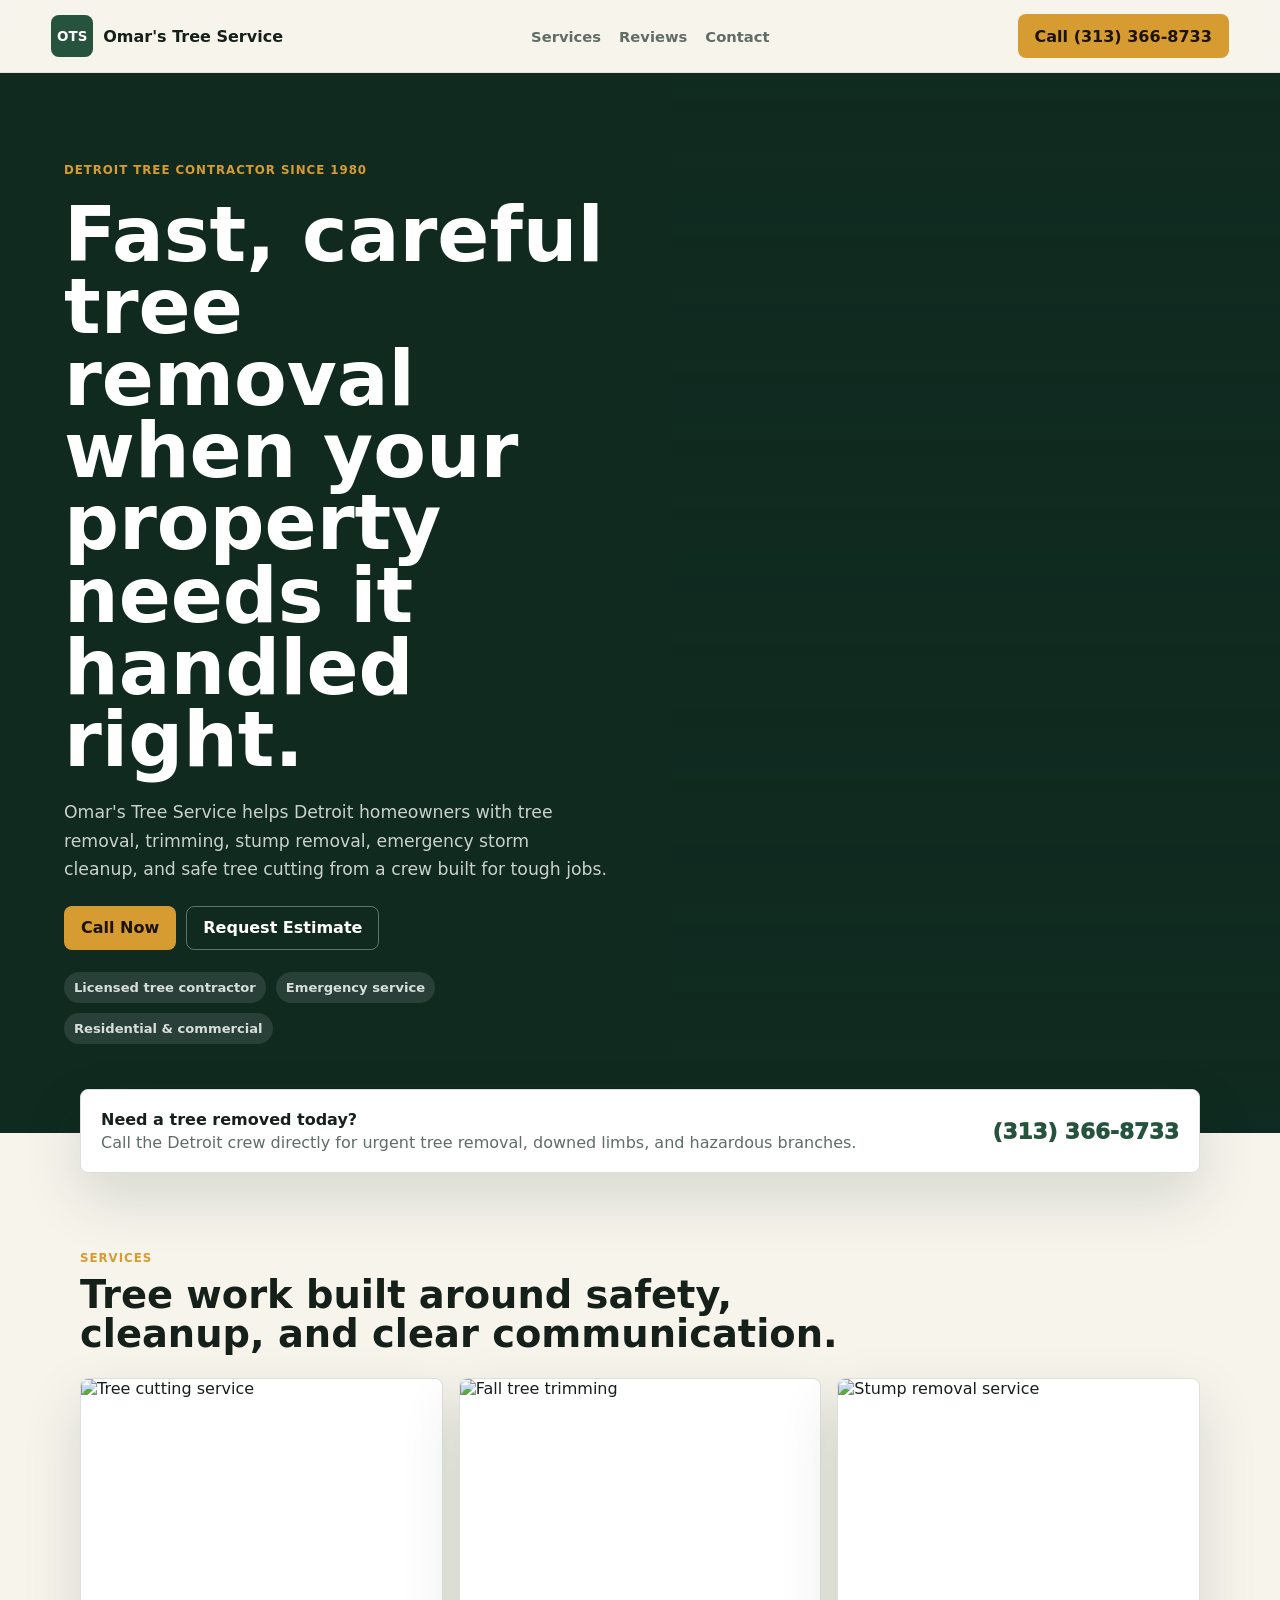
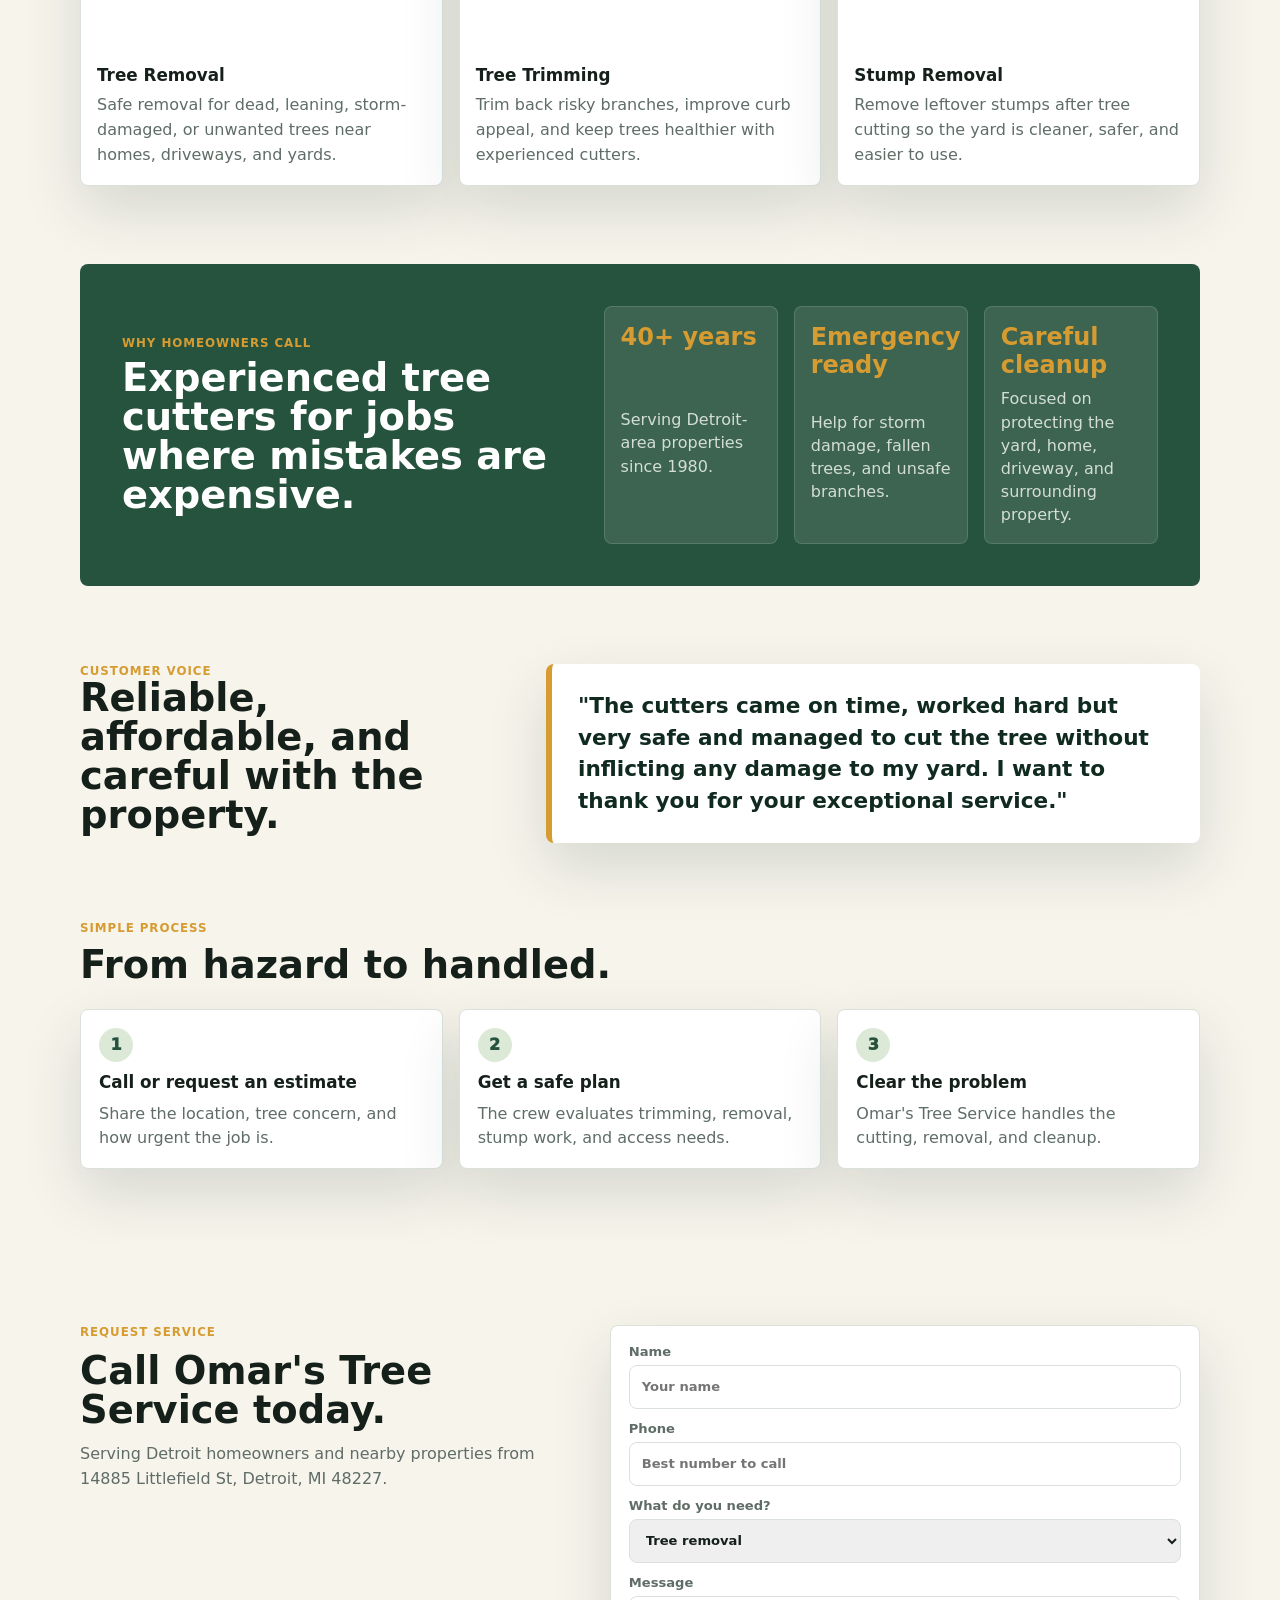
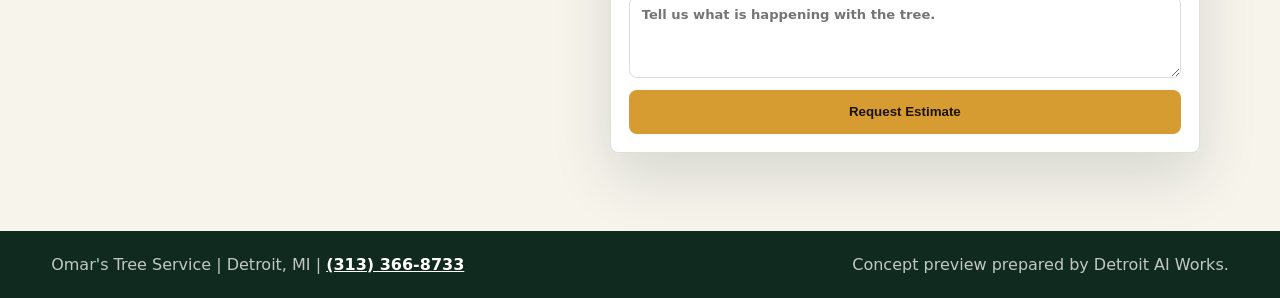
==== demos/omars-tree-service/index.html @ bad20e11 "Add Omar tree service demo" ====
<!doctype html>
<html lang="en">
  <head>
    <meta charset="UTF-8" />
    <meta name="viewport" content="width=device-width, initial-scale=1.0" />
    <title>Omar's Tree Service | Detroit Tree Removal & Trimming</title>
    <meta
      name="description"
      content="Detroit tree removal, trimming, stump removal, and emergency tree service from Omar's Tree Service."
    />
    <link rel="stylesheet" href="./styles.css" />
  </head>
  <body>
    <header class="site-header">
      <a class="brand" href="#top" aria-label="Omar's Tree Service home">
        <span>OTS</span>
        <strong>Omar's Tree Service</strong>
      </a>
      <nav aria-label="Primary navigation">
        <a href="#services">Services</a>
        <a href="#proof">Reviews</a>
        <a href="#contact">Contact</a>
      </nav>
      <a class="call-button" href="tel:13133668733">Call (313) 366-8733</a>
    </header>

    <main id="top">
      <section class="hero">
        <div class="hero-copy">
          <p class="eyebrow">Detroit tree contractor since 1980</p>
          <h1>Fast, careful tree removal when your property needs it handled right.</h1>
          <p>
            Omar's Tree Service helps Detroit homeowners with tree removal, trimming, stump removal,
            emergency storm cleanup, and safe tree cutting from a crew built for tough jobs.
          </p>
          <div class="hero-actions">
            <a class="primary-button" href="tel:13133668733">Call Now</a>
            <a class="secondary-button" href="#contact">Request Estimate</a>
          </div>
          <div class="trust-row" aria-label="Business highlights">
            <span>Licensed tree contractor</span>
            <span>Emergency service</span>
            <span>Residential & commercial</span>
          </div>
        </div>
        <div class="hero-media" aria-label="Tree service crew at work"></div>
      </section>

      <section class="quick-strip" aria-label="Fast contact options">
        <div>
          <strong>Need a tree removed today?</strong>
          <p>Call the Detroit crew directly for urgent tree removal, downed limbs, and hazardous branches.</p>
        </div>
        <a href="tel:13133668733">(313) 366-8733</a>
      </section>

      <section class="section" id="services">
        <div class="section-heading">
          <p class="eyebrow">Services</p>
          <h2>Tree work built around safety, cleanup, and clear communication.</h2>
        </div>
        <div class="service-grid">
          <article>
            <img src="https://image-res-platform.s3.amazonaws.com/8a5e9d54/tree-cutting-300x199.jpg" alt="Tree cutting service" />
            <h3>Tree Removal</h3>
            <p>Safe removal for dead, leaning, storm-damaged, or unwanted trees near homes, driveways, and yards.</p>
          </article>
          <article>
            <img src="https://image-res-platform.s3.amazonaws.com/8a5e9d54/tree-trimming-300x194.jpg" alt="Fall tree trimming" />
            <h3>Tree Trimming</h3>
            <p>Trim back risky branches, improve curb appeal, and keep trees healthier with experienced cutters.</p>
          </article>
          <article>
            <img src="https://image-res-platform.s3.amazonaws.com/8a5e9d54/stump-removal-300x199.jpg" alt="Stump removal service" />
            <h3>Stump Removal</h3>
            <p>Remove leftover stumps after tree cutting so the yard is cleaner, safer, and easier to use.</p>
          </article>
        </div>
      </section>

      <section class="proof-band" id="proof">
        <div>
          <p class="eyebrow">Why homeowners call</p>
          <h2>Experienced tree cutters for jobs where mistakes are expensive.</h2>
        </div>
        <div class="proof-grid">
          <article>
            <strong>40+ years</strong>
            <span>Serving Detroit-area properties since 1980.</span>
          </article>
          <article>
            <strong>Emergency ready</strong>
            <span>Help for storm damage, fallen trees, and unsafe branches.</span>
          </article>
          <article>
            <strong>Careful cleanup</strong>
            <span>Focused on protecting the yard, home, driveway, and surrounding property.</span>
          </article>
        </div>
      </section>

      <section class="section split-section">
        <div>
          <p class="eyebrow">Customer voice</p>
          <h2>Reliable, affordable, and careful with the property.</h2>
        </div>
        <blockquote>
          "The cutters came on time, worked hard but very safe and managed to cut the tree without
          inflicting any damage to my yard. I want to thank you for your exceptional service."
        </blockquote>
      </section>

      <section class="section process-section">
        <div class="section-heading">
          <p class="eyebrow">Simple process</p>
          <h2>From hazard to handled.</h2>
        </div>
        <div class="process-grid">
          <article>
            <span>1</span>
            <h3>Call or request an estimate</h3>
            <p>Share the location, tree concern, and how urgent the job is.</p>
          </article>
          <article>
            <span>2</span>
            <h3>Get a safe plan</h3>
            <p>The crew evaluates trimming, removal, stump work, and access needs.</p>
          </article>
          <article>
            <span>3</span>
            <h3>Clear the problem</h3>
            <p>Omar's Tree Service handles the cutting, removal, and cleanup.</p>
          </article>
        </div>
      </section>

      <section class="contact-section" id="contact">
        <div>
          <p class="eyebrow">Request service</p>
          <h2>Call Omar's Tree Service today.</h2>
          <p>Serving Detroit homeowners and nearby properties from 14885 Littlefield St, Detroit, MI 48227.</p>
        </div>
        <form>
          <label>
            Name
            <input type="text" placeholder="Your name" />
          </label>
          <label>
            Phone
            <input type="tel" placeholder="Best number to call" />
          </label>
          <label>
            What do you need?
            <select>
              <option>Tree removal</option>
              <option>Tree trimming</option>
              <option>Stump removal</option>
              <option>Emergency tree service</option>
            </select>
          </label>
          <label>
            Message
            <textarea rows="4" placeholder="Tell us what is happening with the tree."></textarea>
          </label>
          <button type="button">Request Estimate</button>
        </form>
      </section>
    </main>

    <footer>
      <p>Omar's Tree Service | Detroit, MI | <a href="tel:13133668733">(313) 366-8733</a></p>
      <p>Concept preview prepared by Detroit AI Works.</p>
    </footer>
  </body>
</html>
---- demos/omars-tree-service/styles.css ----
:root {
  --leaf: #26533d;
  --leaf-dark: #102a20;
  --moss: #dce9d7;
  --gold: #d69b31;
  --cream: #f7f4ec;
  --paper: #ffffff;
  --ink: #15201b;
  --muted: #5f6d66;
  --line: #d9e1da;
  --shadow: 0 24px 60px rgba(16, 42, 32, 0.14);
}

* {
  box-sizing: border-box;
}

html {
  scroll-behavior: smooth;
}

body {
  margin: 0;
  background: var(--cream);
  color: var(--ink);
  font-family: Inter, ui-sans-serif, system-ui, -apple-system, BlinkMacSystemFont, "Segoe UI", sans-serif;
  letter-spacing: 0;
}

img {
  max-width: 100%;
  display: block;
}

a {
  color: inherit;
}

.site-header {
  position: sticky;
  top: 0;
  z-index: 10;
  display: flex;
  align-items: center;
  justify-content: space-between;
  gap: 18px;
  padding: 14px clamp(18px, 4vw, 56px);
  background: rgba(247, 244, 236, 0.92);
  border-bottom: 1px solid rgba(217, 225, 218, 0.86);
  backdrop-filter: blur(14px);
}

.brand {
  display: inline-flex;
  align-items: center;
  gap: 10px;
  text-decoration: none;
  font-weight: 900;
}

.brand span {
  width: 42px;
  height: 42px;
  border-radius: 8px;
  display: grid;
  place-items: center;
  background: var(--leaf);
  color: white;
  font-size: 0.84rem;
}

nav {
  display: flex;
  gap: 18px;
  color: var(--muted);
  font-size: 0.92rem;
  font-weight: 800;
}

nav a {
  text-decoration: none;
}

.call-button,
.primary-button,
.secondary-button,
form button {
  min-height: 44px;
  display: inline-flex;
  align-items: center;
  justify-content: center;
  border-radius: 8px;
  padding: 11px 16px;
  border: 1px solid transparent;
  font-weight: 900;
  text-decoration: none;
}

.call-button,
.primary-button,
form button {
  background: var(--gold);
  color: #1b1305;
}

.secondary-button {
  color: white;
  border-color: rgba(255, 255, 255, 0.34);
}

.hero {
  display: grid;
  grid-template-columns: minmax(0, 1.05fr) minmax(360px, 0.95fr);
  min-height: calc(100vh - 72px);
  background: var(--leaf-dark);
  color: white;
}

.hero-copy {
  padding: clamp(44px, 7vw, 92px) clamp(22px, 5vw, 68px);
  display: grid;
  align-content: center;
  gap: 22px;
}

.eyebrow {
  margin: 0;
  color: var(--gold);
  font-size: 0.74rem;
  font-weight: 900;
  letter-spacing: 0.08em;
  text-transform: uppercase;
}

h1,
h2,
h3,
p {
  margin: 0;
}

h1 {
  max-width: 760px;
  font-size: clamp(2.7rem, 6vw, 5.6rem);
  line-height: 0.94;
}

h2 {
  font-size: clamp(1.9rem, 3vw, 3rem);
  line-height: 1.02;
}

h3 {
  font-size: 1.05rem;
}

.hero-copy > p:not(.eyebrow) {
  max-width: 620px;
  color: rgba(255, 255, 255, 0.78);
  font-size: 1.08rem;
  line-height: 1.65;
}

.hero-actions,
.trust-row {
  display: flex;
  flex-wrap: wrap;
  gap: 10px;
}

.trust-row span {
  padding: 8px 10px;
  border-radius: 999px;
  background: rgba(255, 255, 255, 0.1);
  color: rgba(255, 255, 255, 0.82);
  font-size: 0.82rem;
  font-weight: 900;
}

.hero-media {
  min-height: 520px;
  background:
    linear-gradient(180deg, rgba(16, 42, 32, 0.05), rgba(16, 42, 32, 0.42)),
    url("https://lirp.cdn-website.com/8a5e9d54/dms3rep/multi/opt/10201043203941366-1032x581-1920w.jpg")
      center / cover;
}

.quick-strip {
  width: min(1120px, calc(100% - 36px));
  margin: -44px auto 0;
  position: relative;
  display: flex;
  justify-content: space-between;
  gap: 18px;
  align-items: center;
  padding: 20px;
  background: var(--paper);
  border: 1px solid var(--line);
  border-radius: 8px;
  box-shadow: var(--shadow);
}

.quick-strip p {
  margin-top: 4px;
  color: var(--muted);
}

.quick-strip a {
  color: var(--leaf);
  font-size: 1.35rem;
  font-weight: 1000;
  text-decoration: none;
  white-space: nowrap;
}

.section,
.proof-band,
.contact-section {
  width: min(1120px, calc(100% - 36px));
  margin: 0 auto;
  padding: 78px 0;
}

.section-heading {
  max-width: 760px;
  display: grid;
  gap: 10px;
  margin-bottom: 24px;
}

.service-grid,
.proof-grid,
.process-grid,
.brief-grid {
  display: grid;
  grid-template-columns: repeat(3, minmax(0, 1fr));
  gap: 16px;
}

.service-grid article,
.proof-grid article,
.process-grid article,
form {
  background: var(--paper);
  border: 1px solid var(--line);
  border-radius: 8px;
  box-shadow: var(--shadow);
}

.service-grid article {
  overflow: hidden;
}

.service-grid img {
  width: 100%;
  aspect-ratio: 4 / 3;
  object-fit: cover;
}

.service-grid h3,
.service-grid p {
  padding-inline: 16px;
}

.service-grid h3 {
  padding-top: 16px;
}

.service-grid p {
  padding-top: 8px;
  padding-bottom: 18px;
  color: var(--muted);
  line-height: 1.55;
}

.proof-band {
  display: grid;
  grid-template-columns: minmax(0, 0.9fr) minmax(0, 1.1fr);
  gap: 28px;
  align-items: center;
  padding: 42px;
  background: var(--leaf);
  color: white;
  border-radius: 8px;
}

.proof-band h2 {
  margin-top: 8px;
}

.proof-grid article {
  display: grid;
  gap: 8px;
  padding: 16px;
  background: rgba(255, 255, 255, 0.1);
  border-color: rgba(255, 255, 255, 0.14);
  box-shadow: none;
}

.proof-grid strong {
  color: var(--gold);
  font-size: 1.5rem;
}

.proof-grid span {
  color: rgba(255, 255, 255, 0.78);
  line-height: 1.45;
}

.split-section {
  display: grid;
  grid-template-columns: 0.8fr 1.2fr;
  gap: 30px;
  align-items: start;
}

blockquote {
  margin: 0;
  padding: 26px;
  background: var(--paper);
  border-left: 6px solid var(--gold);
  border-radius: 8px;
  box-shadow: var(--shadow);
  color: var(--leaf-dark);
  font-size: 1.35rem;
  line-height: 1.48;
  font-weight: 800;
}

.process-section {
  padding-top: 0;
}

.process-grid article {
  display: grid;
  gap: 10px;
  padding: 18px;
}

.process-grid span {
  width: 34px;
  height: 34px;
  border-radius: 999px;
  display: grid;
  place-items: center;
  background: var(--moss);
  color: var(--leaf);
  font-weight: 1000;
}

.process-grid p {
  color: var(--muted);
  line-height: 1.5;
}

.contact-section {
  display: grid;
  grid-template-columns: minmax(0, 0.85fr) minmax(360px, 1fr);
  gap: 28px;
  align-items: start;
}

.contact-section > div {
  display: grid;
  gap: 12px;
}

.contact-section p:not(.eyebrow) {
  color: var(--muted);
  line-height: 1.6;
}

form {
  padding: 18px;
  display: grid;
  gap: 12px;
}

label {
  display: grid;
  gap: 6px;
  color: var(--muted);
  font-size: 0.82rem;
  font-weight: 900;
}

input,
select,
textarea {
  width: 100%;
  min-height: 44px;
  border: 1px solid var(--line);
  border-radius: 8px;
  padding: 10px 12px;
  color: var(--ink);
  font: inherit;
}

textarea {
  resize: vertical;
}

footer {
  display: flex;
  justify-content: space-between;
  gap: 16px;
  padding: 24px clamp(18px, 4vw, 56px);
  background: var(--leaf-dark);
  color: rgba(255, 255, 255, 0.74);
}

footer a {
  color: white;
  font-weight: 900;
}

@media (max-width: 900px) {
  .site-header,
  footer {
    align-items: stretch;
    flex-direction: column;
  }

  nav {
    flex-wrap: wrap;
  }

  .hero,
  .proof-band,
  .split-section,
  .contact-section {
    grid-template-columns: 1fr;
  }

  .hero {
    min-height: auto;
  }

  .hero-media {
    min-height: 360px;
  }

  .quick-strip {
    align-items: flex-start;
    flex-direction: column;
    margin-top: 18px;
  }

  .service-grid,
  .proof-grid,
  .process-grid {
    grid-template-columns: 1fr;
  }
}

@media (max-width: 560px) {
  .hero-copy {
    padding: 36px 18px;
  }

  h1 {
    font-size: 2.55rem;
  }

  .quick-strip,
  .section,
  .proof-band,
  .contact-section {
    width: calc(100% - 28px);
  }

  .proof-band {
    padding: 28px 18px;
  }
}
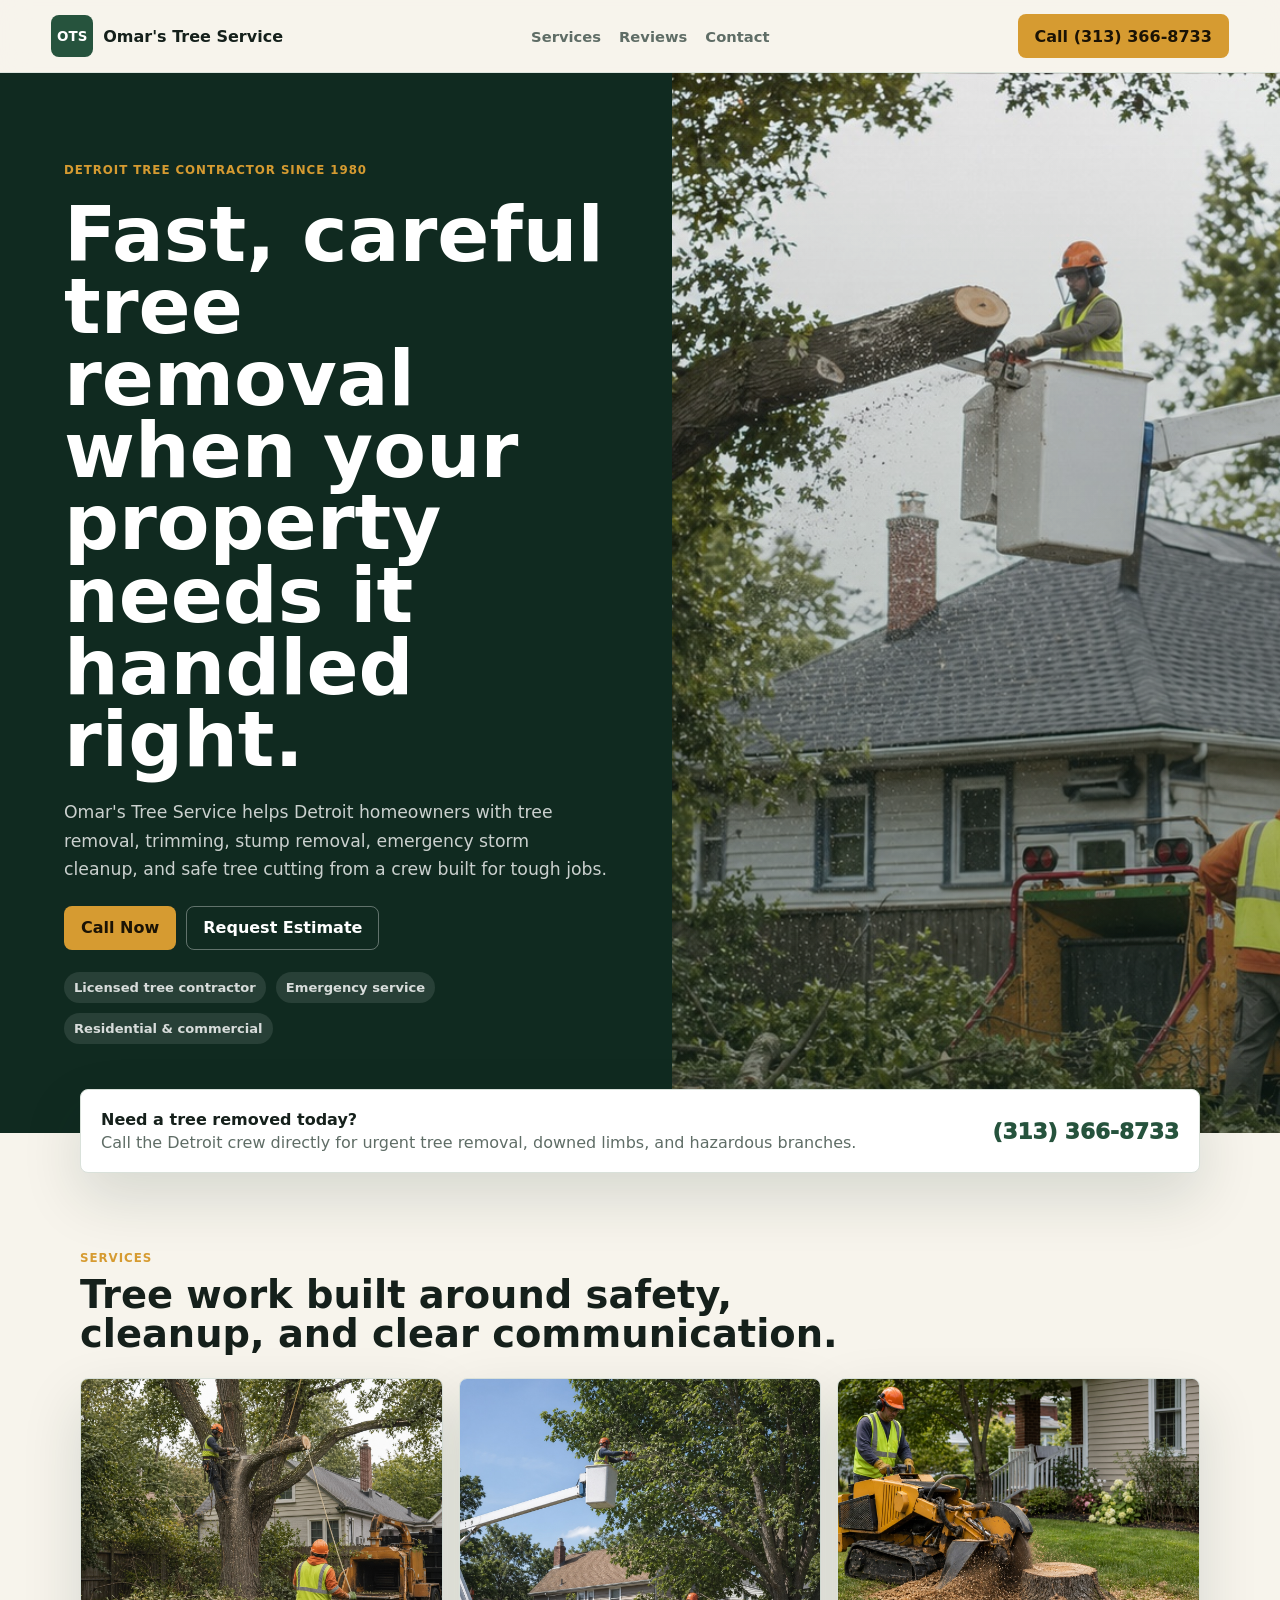
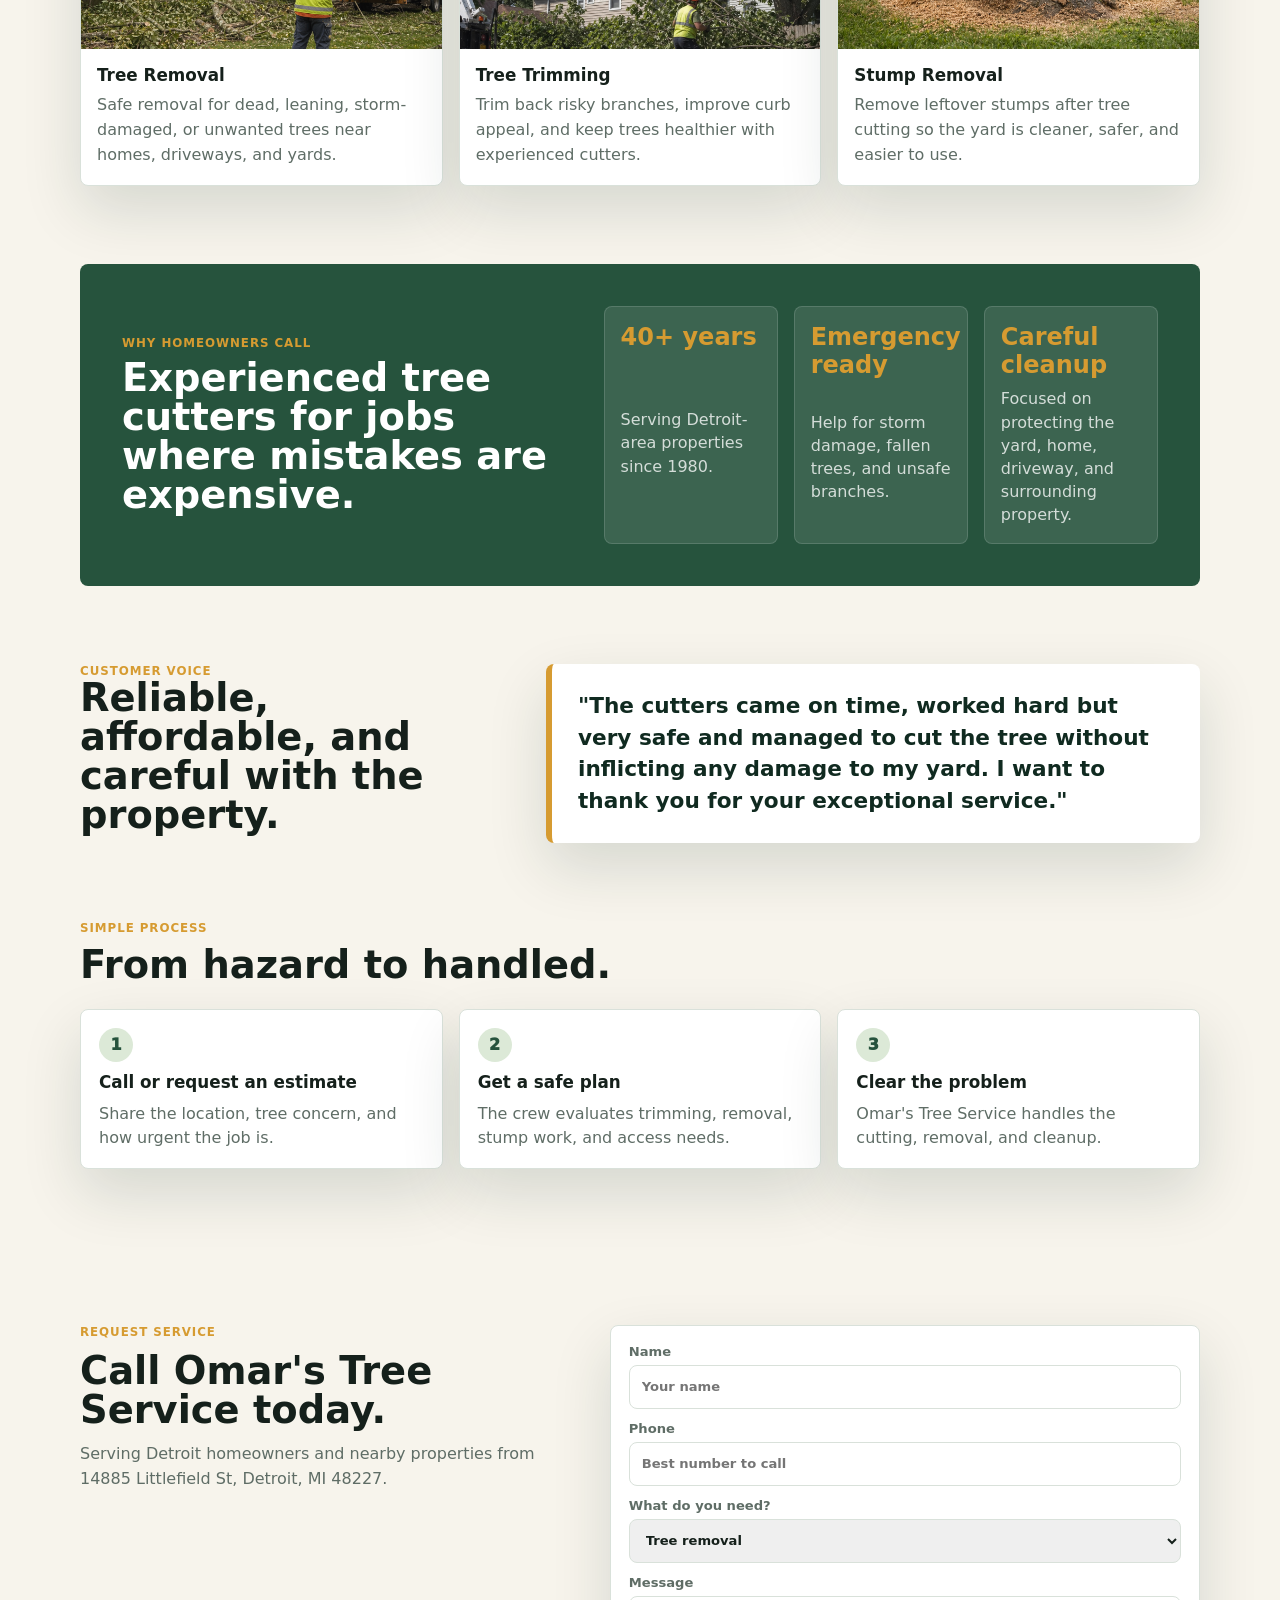
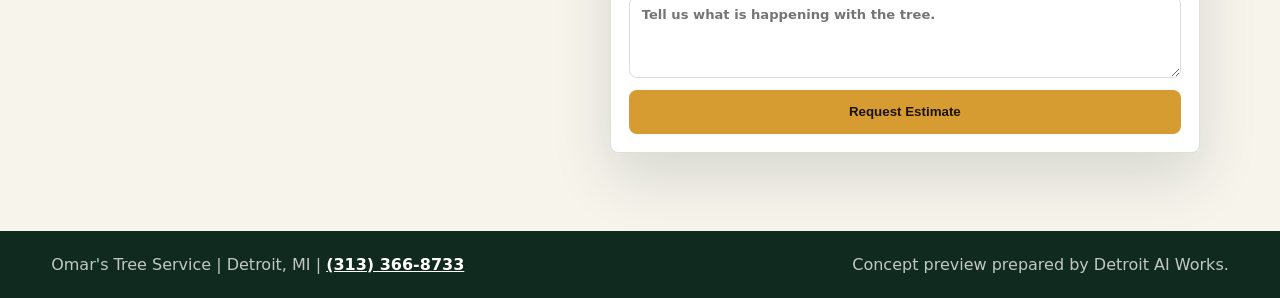
==== commit 63f97198: "Add generated Omar service images" ====
--- a/demos/omars-tree-service/index.html
+++ b/demos/omars-tree-service/index.html
@@ -61,17 +61,17 @@
         </div>
         <div class="service-grid">
           <article>
-            <img src="https://image-res-platform.s3.amazonaws.com/8a5e9d54/tree-cutting-300x199.jpg" alt="Tree cutting service" />
+            <img src="./assets/tree-removal.jpg" alt="Professional tree removal crew working safely near a home" />
             <h3>Tree Removal</h3>
             <p>Safe removal for dead, leaning, storm-damaged, or unwanted trees near homes, driveways, and yards.</p>
           </article>
           <article>
-            <img src="https://image-res-platform.s3.amazonaws.com/8a5e9d54/tree-trimming-300x194.jpg" alt="Fall tree trimming" />
+            <img src="./assets/tree-trimming.jpg" alt="Tree trimming crew pruning branches near a home" />
             <h3>Tree Trimming</h3>
             <p>Trim back risky branches, improve curb appeal, and keep trees healthier with experienced cutters.</p>
           </article>
           <article>
-            <img src="https://image-res-platform.s3.amazonaws.com/8a5e9d54/stump-removal-300x199.jpg" alt="Stump removal service" />
+            <img src="./assets/stump-removal.jpg" alt="Stump grinder removing a tree stump from a lawn" />
             <h3>Stump Removal</h3>
             <p>Remove leftover stumps after tree cutting so the yard is cleaner, safer, and easier to use.</p>
           </article>
--- a/demos/omars-tree-service/styles.css
+++ b/demos/omars-tree-service/styles.css
@@ -181,7 +181,7 @@
   min-height: 520px;
   background:
     linear-gradient(180deg, rgba(16, 42, 32, 0.05), rgba(16, 42, 32, 0.42)),
-    url("https://lirp.cdn-website.com/8a5e9d54/dms3rep/multi/opt/10201043203941366-1032x581-1920w.jpg")
+    url("./assets/hero-tree-removal.jpg")
       center / cover;
 }
 
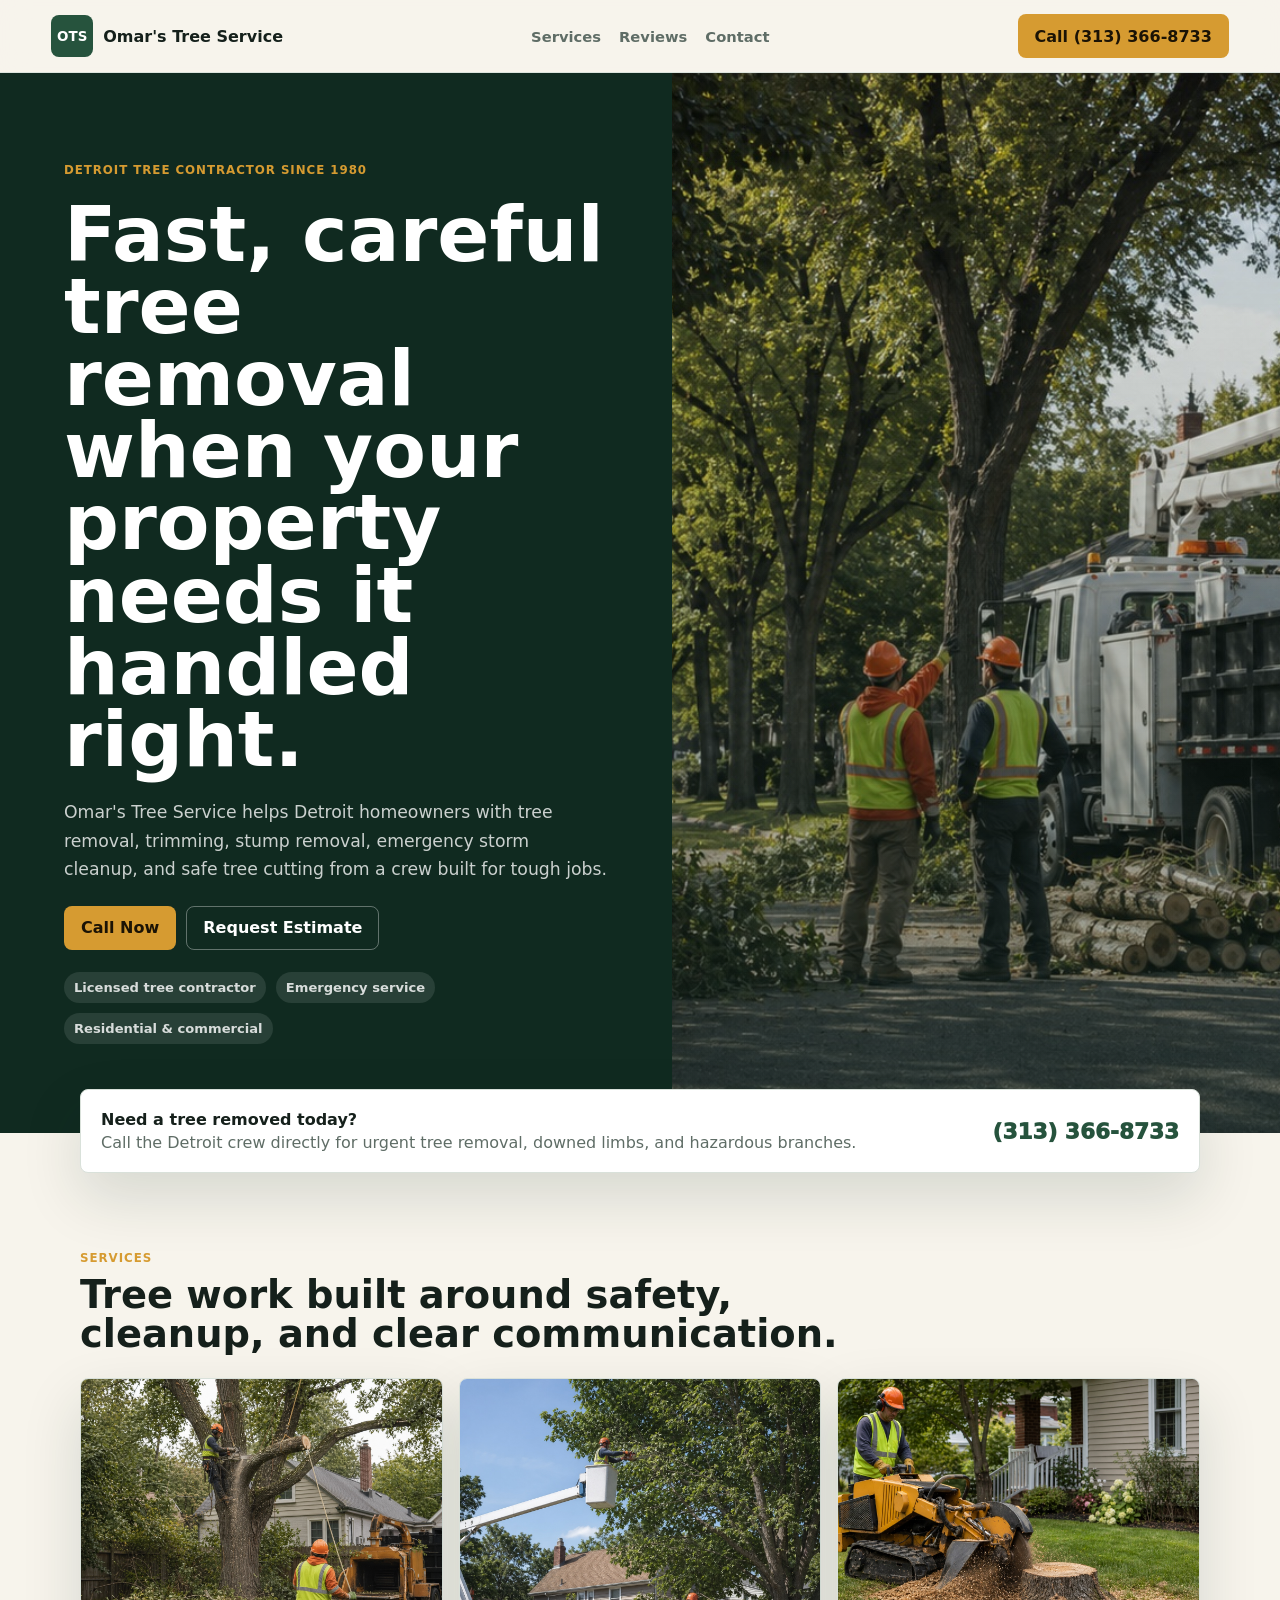
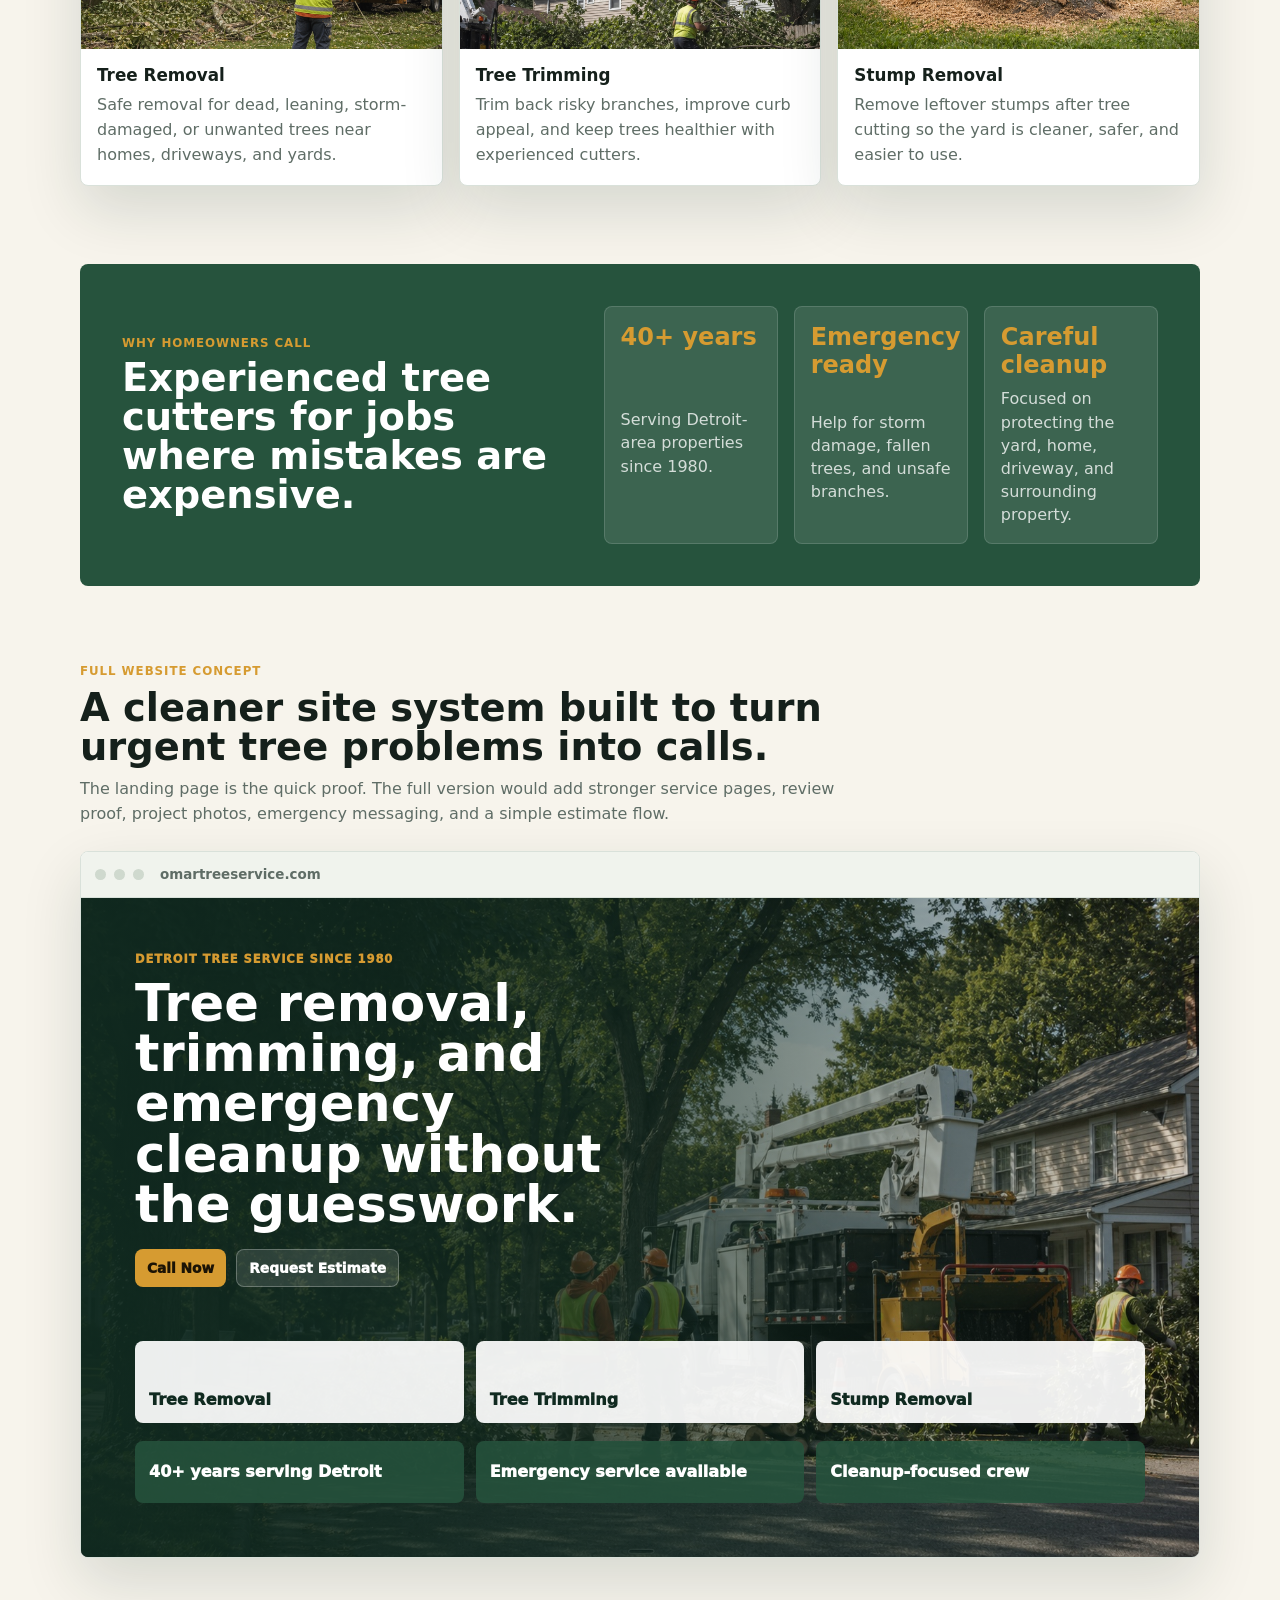
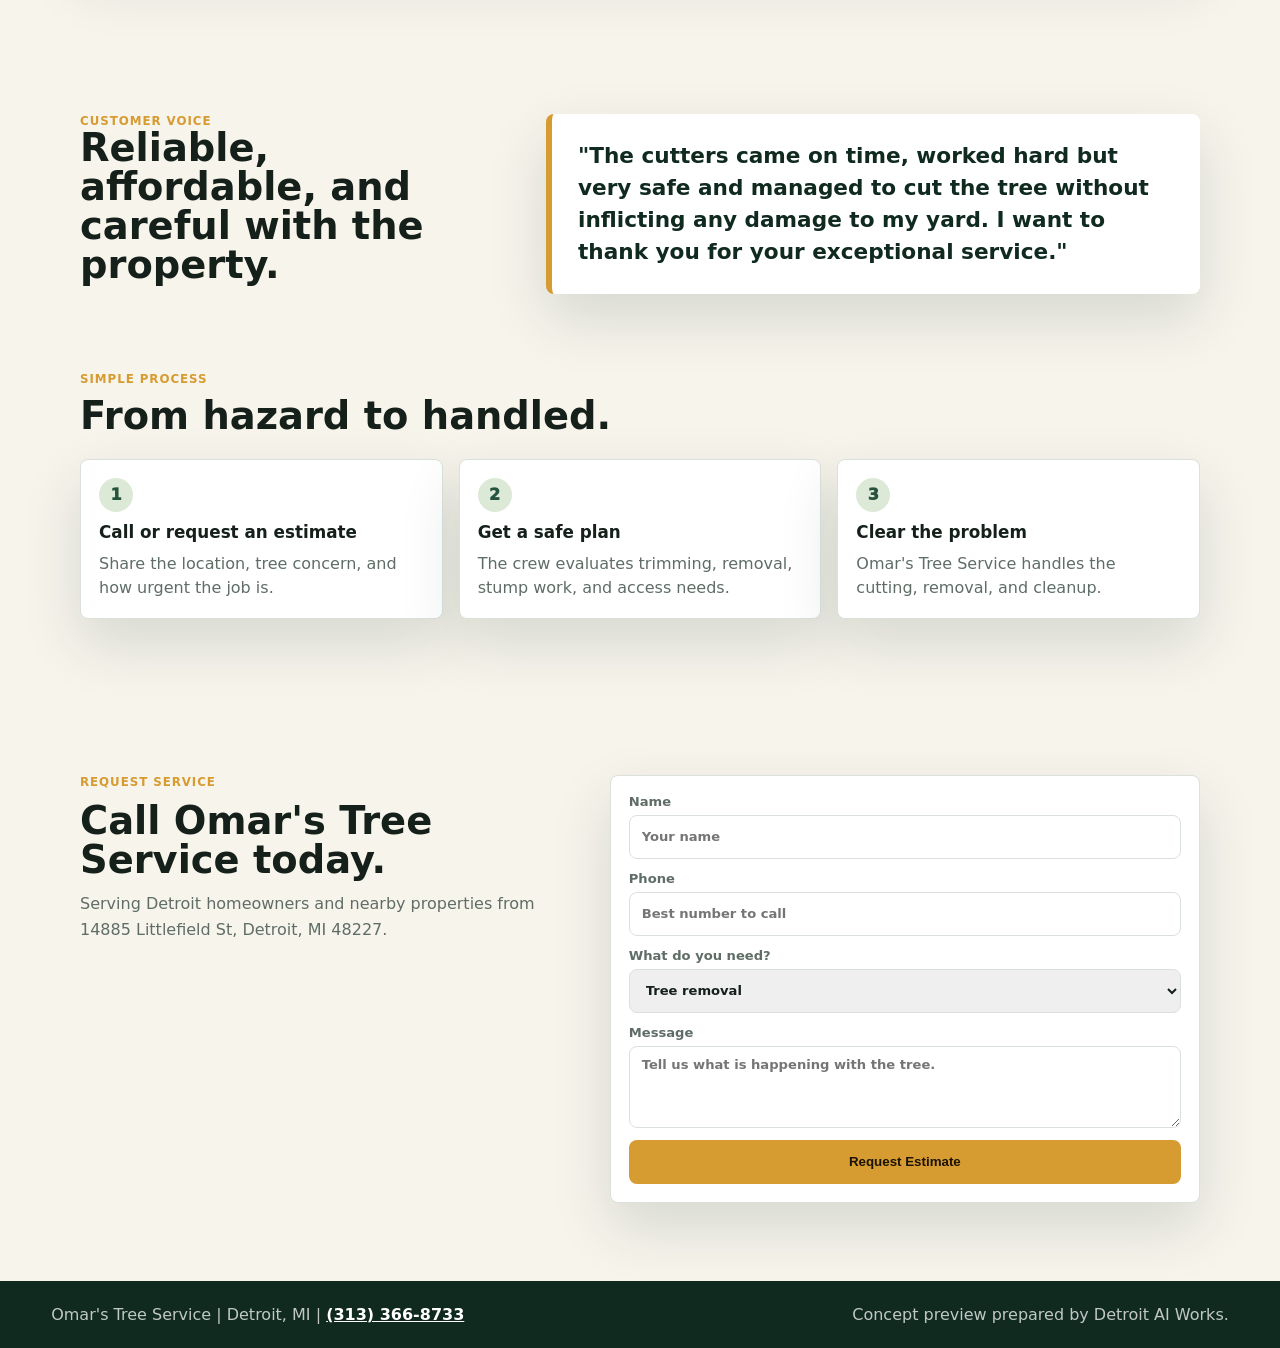
==== commit f57287ce: "Add Omar full-site mockup preview" ====
--- a/demos/omars-tree-service/index.html
+++ b/demos/omars-tree-service/index.html
@@ -99,6 +99,45 @@
         </div>
       </section>
 
+      <section class="section mockup-section" aria-label="Full website concept">
+        <div class="section-heading">
+          <p class="eyebrow">Full website concept</p>
+          <h2>A cleaner site system built to turn urgent tree problems into calls.</h2>
+          <p>
+            The landing page is the quick proof. The full version would add stronger service pages,
+            review proof, project photos, emergency messaging, and a simple estimate flow.
+          </p>
+        </div>
+        <div class="mockup-frame">
+          <div class="mockup-toolbar">
+            <span></span>
+            <span></span>
+            <span></span>
+            <strong>omartreeservice.com</strong>
+          </div>
+          <div class="mockup-screen">
+            <section class="mockup-hero">
+              <p>Detroit tree service since 1980</p>
+              <h3>Tree removal, trimming, and emergency cleanup without the guesswork.</h3>
+              <div>
+                <span>Call Now</span>
+                <span>Request Estimate</span>
+              </div>
+            </section>
+            <section class="mockup-cards">
+              <article>Tree Removal</article>
+              <article>Tree Trimming</article>
+              <article>Stump Removal</article>
+            </section>
+            <section class="mockup-proof">
+              <strong>40+ years serving Detroit</strong>
+              <strong>Emergency service available</strong>
+              <strong>Cleanup-focused crew</strong>
+            </section>
+          </div>
+        </div>
+      </section>
+
       <section class="section split-section">
         <div>
           <p class="eyebrow">Customer voice</p>
--- a/demos/omars-tree-service/styles.css
+++ b/demos/omars-tree-service/styles.css
@@ -181,7 +181,7 @@
   min-height: 520px;
   background:
     linear-gradient(180deg, rgba(16, 42, 32, 0.05), rgba(16, 42, 32, 0.42)),
-    url("./assets/hero-tree-removal.jpg")
+    url("./assets/hero-wide-crew.jpg")
       center / cover;
 }
 
@@ -307,6 +307,127 @@
   line-height: 1.45;
 }
 
+.mockup-section .section-heading p:not(.eyebrow) {
+  color: var(--muted);
+  line-height: 1.6;
+}
+
+.mockup-frame {
+  overflow: hidden;
+  border: 1px solid var(--line);
+  border-radius: 8px;
+  background: var(--paper);
+  box-shadow: var(--shadow);
+}
+
+.mockup-toolbar {
+  display: flex;
+  align-items: center;
+  gap: 8px;
+  min-height: 46px;
+  padding: 10px 14px;
+  border-bottom: 1px solid var(--line);
+  background: #f0f3ed;
+}
+
+.mockup-toolbar span {
+  width: 11px;
+  height: 11px;
+  border-radius: 999px;
+  background: #cfd9ce;
+}
+
+.mockup-toolbar strong {
+  margin-left: 8px;
+  color: var(--muted);
+  font-size: 0.84rem;
+}
+
+.mockup-screen {
+  min-height: 560px;
+  background:
+    linear-gradient(90deg, rgba(16, 42, 32, 0.94) 0%, rgba(16, 42, 32, 0.72) 44%, rgba(16, 42, 32, 0.08) 100%),
+    url("./assets/hero-wide-crew.jpg") center / cover;
+}
+
+.mockup-hero {
+  max-width: 620px;
+  padding: 54px;
+  color: white;
+}
+
+.mockup-hero p {
+  color: var(--gold);
+  font-size: 0.72rem;
+  font-weight: 1000;
+  letter-spacing: 0.08em;
+  text-transform: uppercase;
+}
+
+.mockup-hero h3 {
+  margin-top: 12px;
+  font-size: clamp(2rem, 4vw, 4rem);
+  line-height: 0.98;
+}
+
+.mockup-hero div {
+  display: flex;
+  flex-wrap: wrap;
+  gap: 10px;
+  margin-top: 20px;
+}
+
+.mockup-hero span {
+  min-height: 38px;
+  display: inline-flex;
+  align-items: center;
+  border-radius: 8px;
+  padding: 9px 12px;
+  background: var(--gold);
+  color: #1b1305;
+  font-size: 0.86rem;
+  font-weight: 1000;
+}
+
+.mockup-hero span:last-child {
+  background: rgba(255, 255, 255, 0.12);
+  color: white;
+  border: 1px solid rgba(255, 255, 255, 0.26);
+}
+
+.mockup-cards {
+  display: grid;
+  grid-template-columns: repeat(3, minmax(0, 1fr));
+  gap: 12px;
+  padding: 0 54px 18px;
+}
+
+.mockup-cards article,
+.mockup-proof strong {
+  min-height: 82px;
+  display: flex;
+  align-items: end;
+  border-radius: 8px;
+  padding: 14px;
+  background: rgba(255, 255, 255, 0.92);
+  color: var(--leaf-dark);
+  font-weight: 1000;
+}
+
+.mockup-proof {
+  display: grid;
+  grid-template-columns: repeat(3, minmax(0, 1fr));
+  gap: 12px;
+  padding: 0 54px 54px;
+}
+
+.mockup-proof strong {
+  min-height: 62px;
+  align-items: center;
+  background: rgba(38, 83, 61, 0.86);
+  color: white;
+}
+
 .split-section {
   display: grid;
   grid-template-columns: 0.8fr 1.2fr;
@@ -448,8 +569,16 @@
 
   .service-grid,
   .proof-grid,
+  .mockup-cards,
+  .mockup-proof,
   .process-grid {
     grid-template-columns: 1fr;
+  }
+
+  .mockup-hero,
+  .mockup-cards,
+  .mockup-proof {
+    padding-inline: 20px;
   }
 }
 
